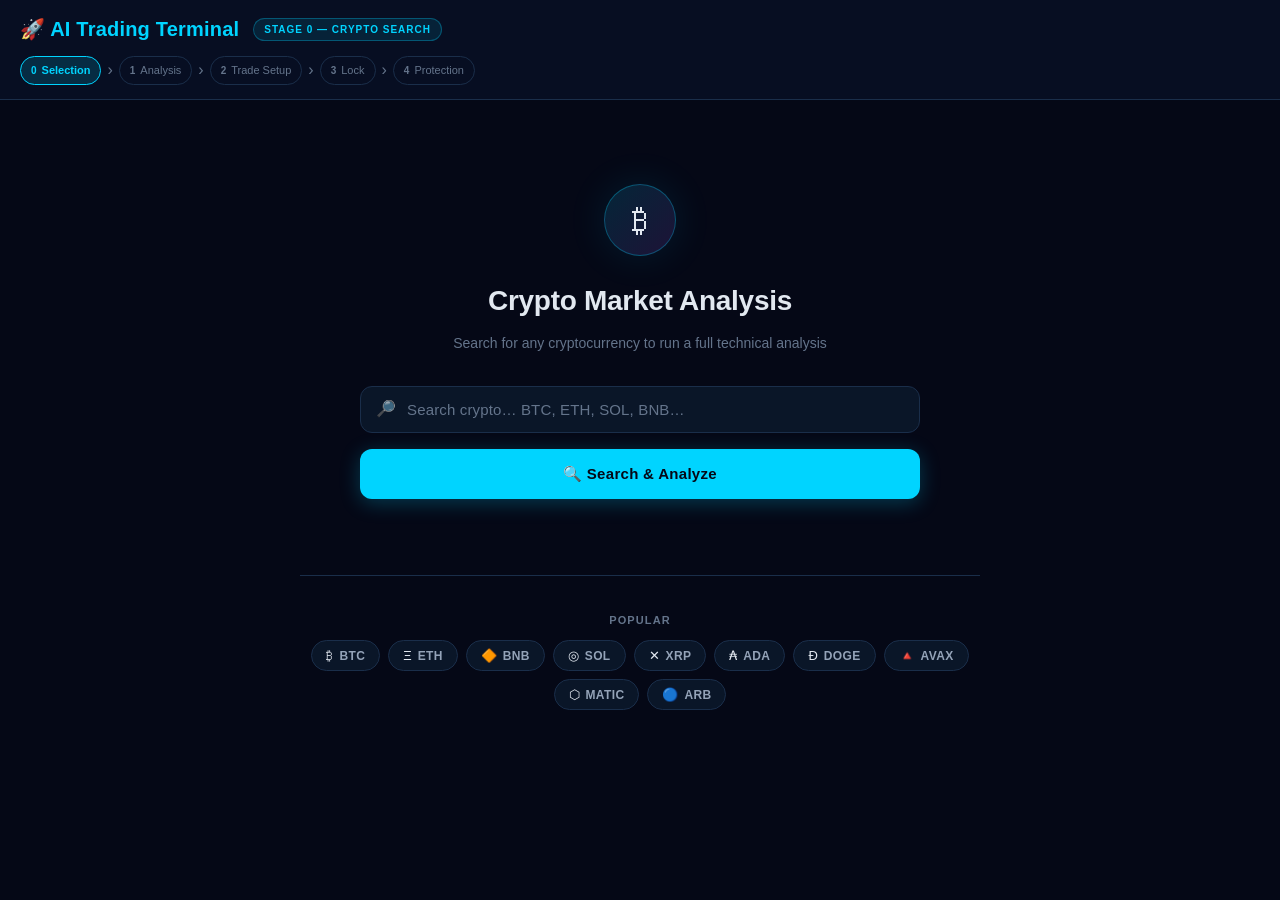
==== dashboard-service/index.html @ 933b469c "v1" ====
<!DOCTYPE html>
<html lang="en">
<head>
  <meta charset="UTF-8" />
  <meta name="viewport" content="width=device-width, initial-scale=1.0" />
  <title>AI Trading Terminal</title>
  <link rel="stylesheet" href="style.css" />
</head>
<body>

<!-- ── Toast ──────────────────────────────────────────────────────────────── -->
<div id="toast-container"></div>

<!-- ── Header ─────────────────────────────────────────────────────────────── -->
<header class="header">
  <div class="header-top">
    <h1>🚀 AI Trading Terminal</h1>
    <div id="header-stage-badge" class="header-badge">STAGE 0 — CRYPTO SEARCH</div>
  </div>

  <!-- Stage Pipeline indicator -->
  <div class="pipeline">
    <div class="pipe-step active" id="pipe-0" onclick="goToStage(0)">
      <span class="pipe-num">0</span>
      <span class="pipe-lbl">Selection</span>
    </div>
    <div class="pipe-arrow">›</div>
    <div class="pipe-step" id="pipe-1" onclick="goToStage(1)">
      <span class="pipe-num">1</span>
      <span class="pipe-lbl">Analysis</span>
    </div>
    <div class="pipe-arrow">›</div>
    <div class="pipe-step" id="pipe-2" onclick="goToStage(2)">
      <span class="pipe-num">2</span>
      <span class="pipe-lbl">Trade Setup</span>
    </div>
    <div class="pipe-arrow">›</div>
    <div class="pipe-step" id="pipe-3" onclick="goToStage(3)">
      <span class="pipe-num">3</span>
      <span class="pipe-lbl">Lock</span>
    </div>
    <div class="pipe-arrow">›</div>
    <div class="pipe-step" id="pipe-4" onclick="goToStage(4)">
      <span class="pipe-num">4</span>
      <span class="pipe-lbl">Protection</span>
    </div>
  </div>
</header>

<!-- ═══════════════════════════════════════════════════════════════════════════
     STAGE 0 — Crypto Search
════════════════════════════════════════════════════════════════════════════ -->
<div class="stage-panel" id="panel-0">

  <!-- Hero search card -->
  <div class="s0-hero">
    <div class="s0-hero-logo">
      <span class="s0-hero-icon">₿</span>
    </div>
    <h2 class="s0-hero-title">Crypto Market Analysis</h2>
    <p class="s0-hero-sub">Search for any cryptocurrency to run a full technical analysis</p>

    <!-- Search bar -->
    <div class="s0-search-wrap" id="s0-search-wrap">
      <div class="s0-search-box">
        <span class="search-icon">🔎</span>
        <input
          type="text"
          id="s0-manual-input"
          class="s0-search-input"
          placeholder="Search crypto… BTC, ETH, SOL, BNB…"
          autocomplete="off"
          spellcheck="false"
        />
        <button class="search-clear-btn" id="s0-clear-btn" onclick="clearSearch()" title="Clear" style="display:none">✕</button>
      </div>
      <!-- dropdown rendered by JS -->
      <div class="search-dropdown" id="search-dropdown"></div>
    </div>

    <!-- Search button -->
    <button class="btn-search" id="s0-analyze-btn" onclick="manualSelectSymbol()">
      <span id="analyze-btn-text">🔍 Search &amp; Analyze</span>
      <span id="analyze-btn-spinner" class="btn-spinner" style="display:none"></span>
    </button>

    <!-- Error message -->
    <div id="s0-error-msg" class="s0-error" style="display:none"></div>
  </div>

  <!-- Popular coins quick-pick -->
  <div class="s0-popular">
    <div class="s0-popular-label">Popular</div>
    <div class="s0-popular-chips" id="s0-popular-chips">
      <!-- filled by JS -->
    </div>
  </div>

</div>

<!-- ═══════════════════════════════════════════════════════════════════════════
     STAGE 1 — Market Analysis Engine
════════════════════════════════════════════════════════════════════════════ -->
<div class="stage-panel hidden" id="panel-1">
  <div class="stage-header">
    <div class="stage-badge s1">STAGE 1</div>
    <div class="stage-title">Market Analysis Engine</div>
    <div class="stage-desc">Full technical analysis — no trade recommendation yet</div>
    <div class="stage-sym" id="s1-sym-label">—</div>
  </div>

  <!-- Row 0: live price band -->
  <div class="analysis-grid g3">
    <div class="a-card hi">
      <div class="a-lbl">Live Price</div>
      <div class="a-val large" id="s1-price">—</div>
      <div class="a-sub" id="s1-change">24h: —</div>
    </div>
    <div class="a-card">
      <div class="a-lbl">Volume 24h</div>
      <div class="a-val" id="s1-vol">—</div>
      <div class="a-sub" id="s1-mcap">MCap: —</div>
    </div>
    <div class="a-card">
      <div class="a-lbl">Market Health</div>
      <div class="a-val" id="s1-health">—</div>
      <div class="a-sub" id="s1-mode-lbl">Mode: —</div>
    </div>
  </div>

  <!-- Row 1: Trend -->
  <div class="grp-lbl">📈 Trend &amp; Market Structure</div>
  <div class="analysis-grid g4">
    <div class="a-card">
      <div class="a-lbl">Trend</div>
      <div class="a-val" id="s1-trend">—</div>
      <div class="a-sub">EMA alignment</div>
    </div>
    <div class="a-card">
      <div class="a-lbl">Trend Strength</div>
      <div class="a-val" id="s1-tstr">—</div>
      <div class="a-sub" id="s1-tstr-sub">—</div>
    </div>
    <div class="a-card">
      <div class="a-lbl">Market Structure</div>
      <div class="a-val" id="s1-struct">—</div>
      <div class="a-sub">HH/HL or LH/LL</div>
    </div>
    <div class="a-card">
      <div class="a-lbl">Structure Break</div>
      <div class="a-val" id="s1-bos">—</div>
      <div class="a-sub">BOS / CHoCH</div>
    </div>
  </div>

  <!-- Row 2: EMAs -->
  <div class="grp-lbl">📊 Moving Averages</div>
  <div class="analysis-grid g4">
    <div class="a-card">
      <div class="a-lbl">EMA 20</div>
      <div class="a-val" id="s1-ema20">—</div>
      <div class="a-sub" id="s1-ema20-sub">Short-term trend</div>
    </div>
    <div class="a-card">
      <div class="a-lbl">EMA 50</div>
      <div class="a-val" id="s1-ema50">—</div>
      <div class="a-sub" id="s1-ema50-sub">Mid-term trend</div>
    </div>
    <div class="a-card">
      <div class="a-lbl">EMA 200</div>
      <div class="a-val" id="s1-ema200">—</div>
      <div class="a-sub" id="s1-ema200-sub">Long-term trend</div>
    </div>
    <div class="a-card">
      <div class="a-lbl">EMA Alignment</div>
      <div class="a-val" id="s1-ema-align">—</div>
      <div class="a-sub">20 / 50 / 200 stack</div>
    </div>
  </div>

  <!-- Row 3: Momentum -->
  <div class="grp-lbl">⚡ Momentum Indicators</div>
  <div class="analysis-grid g4">
    <div class="a-card">
      <div class="a-lbl">RSI</div>
      <div class="a-val" id="s1-rsi">—</div>
      <div class="a-sub" id="s1-rsi-zone">—</div>
    </div>
    <div class="a-card">
      <div class="a-lbl">MACD</div>
      <div class="a-val" id="s1-macd">—</div>
      <div class="a-sub" id="s1-macd-sub">Signal line cross</div>
    </div>
    <div class="a-card">
      <div class="a-lbl">Bollinger Bands</div>
      <div class="a-val" id="s1-bb">—</div>
      <div class="a-sub" id="s1-bb-sub">Band position</div>
    </div>
    <div class="a-card">
      <div class="a-lbl">Multi-TF Confirm</div>
      <div class="a-val" id="s1-mtf">—</div>
      <div class="a-sub" id="s1-mtf-sub">Timeframe alignment</div>
    </div>
  </div>

  <!-- Row 4: Volatility -->
  <div class="grp-lbl">🌊 Volatility &amp; Range</div>
  <div class="analysis-grid g4">
    <div class="a-card">
      <div class="a-lbl">ATR</div>
      <div class="a-val" id="s1-atr">—</div>
      <div class="a-sub">Average True Range</div>
    </div>
    <div class="a-card">
      <div class="a-lbl">Volatility</div>
      <div class="a-val" id="s1-vol2">—</div>
      <div class="a-sub" id="s1-vol2-sub">ATR-relative</div>
    </div>
    <div class="a-card">
      <div class="a-lbl">Support</div>
      <div class="a-val val-up" id="s1-support">—</div>
      <div class="a-sub">Key demand zone</div>
    </div>
    <div class="a-card">
      <div class="a-lbl">Resistance</div>
      <div class="a-val val-down" id="s1-resist">—</div>
      <div class="a-sub">Key supply zone</div>
    </div>
  </div>

  <!-- Row 5: Sentiment -->
  <div class="grp-lbl">💧 Liquidity &amp; Sentiment</div>
  <div class="analysis-grid g4">
    <div class="a-card">
      <div class="a-lbl">Liquidity</div>
      <div class="a-val" id="s1-liq">—</div>
      <div class="a-sub" id="s1-liq-sub">Volume vs avg</div>
    </div>
    <div class="a-card">
      <div class="a-lbl">Fear &amp; Greed</div>
      <div class="a-val" id="s1-fg">—</div>
      <div class="a-sub" id="s1-fg-sub">Market sentiment</div>
    </div>
    <div class="a-card">
      <div class="a-lbl">Risk Score</div>
      <div class="a-val" id="s1-risk">—</div>
      <div class="a-sub" id="s1-risk-sub">0 = low  100 = high</div>
    </div>
    <div class="a-card">
      <div class="a-lbl">Confidence Score</div>
      <div class="a-val" id="s1-conf">—</div>
      <div class="a-sub" id="s1-conf-sub">Signal confidence</div>
    </div>
  </div>

  <!-- Analysis Summary -->
  <div class="summary-box">
    <div class="summary-title">📋 Analysis Summary</div>
    <div class="summary-grid" id="s1-summary-grid"></div>
    <div class="summary-note">
      ⚠️ Stage 1 outputs analysis only — no trade recommendation is made at this stage.
    </div>
  </div>

  <!-- CTA -->
  <div class="stage-cta">
    <button class="btn-next" id="s1-next-btn" onclick="goToStage(2)">
      ➜ Proceed to Stage 2 — Trade Recommendation
    </button>
  </div>
</div>

<!-- ═══════════════════════════════════════════════════════════════════════════
     STAGE 2 — Trade Recommendation
════════════════════════════════════════════════════════════════════════════ -->
<div class="stage-panel hidden" id="panel-2">
  <div class="stage-header">
    <div class="stage-badge s2">STAGE 2</div>
    <div class="stage-title">Trade Recommendation</div>
    <div class="stage-desc">One clear setup — or WAIT if conditions aren't right</div>
    <div class="stage-sym" id="s2-sym-label">—</div>
  </div>

  <!-- Decision banner -->
  <div class="decision-banner" id="s2-decision-banner">
    <div class="dec-action" id="s2-action">—</div>
    <div class="dec-conf" id="s2-conf-pct">—</div>
    <div class="dec-reason" id="s2-reason">—</div>
  </div>

  <!-- Trade setup grid (hidden when WAIT/NO TRADE) -->
  <div id="s2-setup-wrap">
    <div class="grp-lbl">📐 Trade Setup</div>
    <div class="analysis-grid g3">
      <div class="a-card hi">
        <div class="a-lbl">Direction</div>
        <div class="a-val large" id="s2-dir">—</div>
        <div class="a-sub" id="s2-mode-lbl">—</div>
      </div>
      <div class="a-card">
        <div class="a-lbl">Entry Price</div>
        <div class="a-val" id="s2-entry">—</div>
        <div class="a-sub">Recommended entry</div>
      </div>
      <div class="a-card">
        <div class="a-lbl">Stop Loss</div>
        <div class="a-val val-down" id="s2-sl">—</div>
        <div class="a-sub" id="s2-risk-amt">Risk: —</div>
      </div>
    </div>

    <div class="grp-lbl">🎯 Targets</div>
    <div class="analysis-grid g4">
      <div class="a-card">
        <div class="a-lbl">TP 1</div>
        <div class="a-val val-up" id="s2-tp1">—</div>
        <div class="a-sub">First target</div>
      </div>
      <div class="a-card">
        <div class="a-lbl">TP 2</div>
        <div class="a-val val-up" id="s2-tp2">—</div>
        <div class="a-sub">Primary target</div>
      </div>
      <div class="a-card">
        <div class="a-lbl">TP 3</div>
        <div class="a-val val-up" id="s2-tp3">—</div>
        <div class="a-sub">Full target</div>
      </div>
      <div class="a-card hi">
        <div class="a-lbl">Risk / Reward</div>
        <div class="a-val" id="s2-rr">—</div>
        <div class="a-sub">R:R ratio</div>
      </div>
    </div>

    <!-- Why this trade -->
    <div class="why-box" id="s2-why-box">
      <div class="why-title">🧠 Why this trade</div>
      <div id="s2-why-body">—</div>
    </div>
  </div>

  <!-- WAIT / NO TRADE block -->
  <div id="s2-wait-wrap" class="wait-block" style="display:none">
    <div class="wait-icon">⏸</div>
    <div class="wait-title">WAIT — NO TRADE</div>
    <div class="wait-reason" id="s2-wait-reason">Conditions not met. Wait for a stronger setup.</div>
  </div>

  <!-- CTA -->
  <div class="stage-cta" id="s2-cta">
    <button class="btn-lock" id="s2-lock-btn" onclick="lockPosition()">
      🔒 Lock Position — Enter Stage 3
    </button>
  </div>
</div>

<!-- ═══════════════════════════════════════════════════════════════════════════
     STAGE 3 — Lock Position
════════════════════════════════════════════════════════════════════════════ -->
<div class="stage-panel hidden" id="panel-3">
  <div class="stage-header">
    <div class="stage-badge s3">STAGE 3</div>
    <div class="stage-title">Position Locked</div>
    <div class="stage-desc">Trade setup is frozen. System enters Protection Mode.</div>
    <div class="stage-sym" id="s3-sym-label">—</div>
  </div>

  <!-- Locked position card -->
  <div class="lock-card" id="s3-lock-card">
    <div class="lock-header">
      <div class="lock-symbol" id="s3-lock-sym">—</div>
      <div class="lock-dir" id="s3-lock-dir">—</div>
      <div class="lock-time">🕐 Locked: <span id="s3-lock-time">—</span></div>
    </div>

    <div class="analysis-grid g3" style="margin-top:16px">
      <div class="a-card hi">
        <div class="a-lbl">Entry</div>
        <div class="a-val large" id="s3-entry">—</div>
        <div class="a-sub">Locked entry price</div>
      </div>
      <div class="a-card">
        <div class="a-lbl">Stop Loss</div>
        <div class="a-val val-down" id="s3-sl">—</div>
        <div class="a-sub">Frozen stop</div>
      </div>
      <div class="a-card">
        <div class="a-lbl">Risk / Reward</div>
        <div class="a-val" id="s3-rr">—</div>
        <div class="a-sub">R:R ratio</div>
      </div>
    </div>

    <div class="analysis-grid g3" style="margin-top:12px">
      <div class="a-card">
        <div class="a-lbl">TP 1</div>
        <div class="a-val val-up" id="s3-tp1">—</div>
      </div>
      <div class="a-card">
        <div class="a-lbl">TP 2</div>
        <div class="a-val val-up" id="s3-tp2">—</div>
      </div>
      <div class="a-card">
        <div class="a-lbl">TP 3</div>
        <div class="a-val val-up" id="s3-tp3">—</div>
      </div>
    </div>

    <div class="lock-note">
      🔒 No new BUY or SELL analysis will replace this trade while the position is locked.
    </div>
  </div>

  <!-- CTA -->
  <div class="stage-cta">
    <button class="btn-protect" onclick="goToStage(4)">
      🛡️ Activate AI Protection Manager — Stage 4
    </button>
  </div>
</div>

<!-- ═══════════════════════════════════════════════════════════════════════════
     STAGE 4 — AI Protection Manager
════════════════════════════════════════════════════════════════════════════ -->
<div class="stage-panel hidden" id="panel-4">
  <div class="stage-header">
    <div class="stage-badge s4">STAGE 4</div>
    <div class="stage-title">AI Protection Manager</div>
    <div class="stage-desc">Protecting capital and maximising profit — monitoring continuously</div>
    <div class="stage-sym" id="s4-sym-label">—</div>
  </div>

  <!-- Action banner -->
  <div class="protect-banner" id="s4-action-banner">
    <div class="protect-action" id="s4-action">—</div>
    <div class="protect-reason" id="s4-reason">Waiting for first update…</div>
  </div>

  <!-- Live metrics -->
  <div class="grp-lbl">📡 Live Position Monitor</div>
  <div class="analysis-grid g4">
    <div class="a-card hi">
      <div class="a-lbl">Live Price</div>
      <div class="a-val large" id="s4-price">—</div>
      <div class="a-sub">Current market price</div>
    </div>
    <div class="a-card">
      <div class="a-lbl">Live PnL</div>
      <div class="a-val" id="s4-pnl">—</div>
      <div class="a-sub">% from entry</div>
    </div>
    <div class="a-card">
      <div class="a-lbl">Holding Time</div>
      <div class="a-val" id="s4-hold">—</div>
      <div class="a-sub">Minutes since lock</div>
    </div>
    <div class="a-card">
      <div class="a-lbl">Higher TF Trend</div>
      <div class="a-val" id="s4-htf">—</div>
      <div class="a-sub">Macro direction</div>
    </div>
  </div>

  <!-- Distances -->
  <div class="grp-lbl">📏 Distances to Levels</div>
  <div class="analysis-grid g4">
    <div class="a-card">
      <div class="a-lbl">To TP1</div>
      <div class="a-val val-up" id="s4-d-tp1">—</div>
    </div>
    <div class="a-card">
      <div class="a-lbl">To TP2</div>
      <div class="a-val val-up" id="s4-d-tp2">—</div>
    </div>
    <div class="a-card">
      <div class="a-lbl">To TP3</div>
      <div class="a-val val-up" id="s4-d-tp3">—</div>
    </div>
    <div class="a-card">
      <div class="a-lbl">To Stop Loss</div>
      <div class="a-val val-down" id="s4-d-sl">—</div>
    </div>
  </div>

  <!-- Indicators -->
  <div class="grp-lbl">⚡ Market Indicators</div>
  <div class="analysis-grid g4">
    <div class="a-card">
      <div class="a-lbl">RSI</div>
      <div class="a-val" id="s4-rsi">—</div>
      <div class="a-sub" id="s4-rsi-zone">—</div>
    </div>
    <div class="a-card">
      <div class="a-lbl">ADX</div>
      <div class="a-val" id="s4-adx">—</div>
      <div class="a-sub">Trend strength</div>
    </div>
    <div class="a-card">
      <div class="a-lbl">MACD</div>
      <div class="a-val" id="s4-macd">—</div>
      <div class="a-sub" id="s4-macd-sub">vs Signal line</div>
    </div>
    <div class="a-card">
      <div class="a-lbl">ATR (Volatility)</div>
      <div class="a-val" id="s4-atr">—</div>
      <div class="a-sub" id="s4-atr-sub">Average True Range</div>
    </div>
  </div>

  <!-- Locked position recap (compact) -->
  <div class="grp-lbl">🔒 Locked Trade Reference</div>
  <div class="analysis-grid g4">
    <div class="a-card">
      <div class="a-lbl">Entry</div>
      <div class="a-val" id="s4-ref-entry">—</div>
    </div>
    <div class="a-card">
      <div class="a-lbl">Stop Loss</div>
      <div class="a-val val-down" id="s4-ref-sl">—</div>
    </div>
    <div class="a-card">
      <div class="a-lbl">TP2 Target</div>
      <div class="a-val val-up" id="s4-ref-tp2">—</div>
    </div>
    <div class="a-card">
      <div class="a-lbl">TP3 Target</div>
      <div class="a-val val-up" id="s4-ref-tp3">—</div>
    </div>
  </div>

  <!-- Controls -->
  <div class="s4-controls">
    <button class="btn-refresh" id="s4-refresh-btn" onclick="refreshProtection()">
      🔄 Refresh Now
    </button>
    <div class="s4-auto-wrap">
      <label class="toggle-label">
        <input type="checkbox" id="s4-auto-toggle" onchange="toggleAutoRefresh()" />
        Auto-refresh every 60 s
      </label>
    </div>
    <button class="btn-close-trade" onclick="closeTrade()">
      ✅ Close Trade &amp; Return to Stage 0
    </button>
  </div>
</div>

<script src="app.js"></script>
</body>
</html>
---- dashboard-service/style.css ----
/* ─────────────────────────────────────────────────────────────────────────
   AI Trading Terminal — style.css
   Dark terminal theme — Stage 0 → 1 → 2 → 3 → 4
───────────────────────────────────────────────────────────────────────── */

*, *::before, *::after { margin:0; padding:0; box-sizing:border-box; }

:root {
  --bg:        #050816;
  --bg-card:   #0a1628;
  --bg-card2:  #0f1f3a;
  --border:    #1a2e4a;
  --border-hi: #00d4ff;
  --text:      #e2e8f0;
  --muted:     #64748b;
  --dim:       #94a3b8;
  --cyan:      #00d4ff;
  --green:     #00ff88;
  --yellow:    #ffb300;
  --red:       #ff4444;
  --orange:    #ff8c00;
  --purple:    #a855f7;
  --r:         12px;
  --r-sm:      8px;
}

html { scroll-behavior: smooth; }

body {
  background: var(--bg);
  color: var(--text);
  font-family: 'Segoe UI', Arial, sans-serif;
  font-size: 14px;
  line-height: 1.5;
  min-height: 100vh;
}

/* ── Toast ─────────────────────────────────────────────────────────────── */
#toast-container {
  position: fixed; bottom:20px; right:20px;
  display:flex; flex-direction:column; gap:8px; z-index:9999;
}
.toast {
  min-width:240px; max-width:380px; padding:11px 16px;
  border-radius:var(--r-sm); font-size:13px; font-weight:600; color:#fff;
  opacity:0; transform:translateY(12px);
  transition:opacity .3s,transform .3s;
  box-shadow:0 4px 20px rgba(0,0,0,.5);
}
.toast.show        { opacity:1; transform:translateY(0); }
.toast-success     { background:#0d2b1a; border-left:3px solid var(--green); }
.toast-error       { background:#2b0d0d; border-left:3px solid var(--red); }
.toast-warning     { background:#2b1a00; border-left:3px solid var(--yellow); }
.toast-info        { background:#0c1a2e; border-left:3px solid var(--cyan); }

/* ── Header ────────────────────────────────────────────────────────────── */
.header {
  background:#070e22;
  border-bottom:1px solid var(--border);
  padding:14px 20px;
  position:sticky; top:0; z-index:100;
}
.header-top {
  display:flex; align-items:center; gap:14px;
  margin-bottom:12px; flex-wrap:wrap;
}
.header-top h1 {
  font-size:20px; font-weight:700; color:var(--cyan); letter-spacing:.01em;
}
.header-badge {
  background:rgba(0,212,255,.1);
  border:1px solid rgba(0,212,255,.3);
  color:var(--cyan); font-size:10px; font-weight:700;
  letter-spacing:.1em; padding:3px 10px; border-radius:20px;
}

/* ── Pipeline ──────────────────────────────────────────────────────────── */
.pipeline {
  display:flex; align-items:center; gap:4px; flex-wrap:wrap;
}
.pipe-step {
  display:flex; align-items:center; gap:5px;
  padding:5px 10px; border-radius:20px; cursor:pointer;
  border:1px solid var(--border); font-size:11px;
  transition:all .2s; user-select:none;
  background:transparent; color:var(--muted);
}
.pipe-step:hover    { border-color:var(--cyan); color:var(--cyan); }
.pipe-step.active   { background:rgba(0,212,255,.15); border-color:var(--cyan); color:var(--cyan); font-weight:700; }
.pipe-step.done     { background:rgba(0,255,136,.08); border-color:rgba(0,255,136,.3); color:var(--green); }
.pipe-num           { font-size:10px; font-weight:800; }
.pipe-lbl           { font-size:11px; }
.pipe-arrow         { color:var(--muted); font-size:16px; padding:0 2px; }

/* ── Stage Panel ───────────────────────────────────────────────────────── */
.stage-panel {
  max-width:1400px; margin:0 auto; padding:24px 20px 60px;
}
.stage-panel.hidden { display:none; }

/* ── Stage header ──────────────────────────────────────────────────────── */
.stage-header {
  display:flex; align-items:center; gap:12px; flex-wrap:wrap;
  background:linear-gradient(90deg,rgba(0,212,255,.06) 0%,transparent 100%);
  border:1px solid rgba(0,212,255,.18);
  border-radius:var(--r); padding:14px 18px; margin-bottom:24px;
}
.stage-badge {
  font-size:10px; font-weight:800; letter-spacing:.12em;
  padding:3px 10px; border-radius:20px; color:#050816;
}
.s0 { background:var(--purple); }
.s1 { background:var(--cyan); }
.s2 { background:var(--yellow); }
.s3 { background:var(--orange); }
.s4 { background:var(--green); color:#050816; }

.stage-title { font-size:18px; font-weight:700; }
.stage-desc  { font-size:12px; color:var(--muted); }
.stage-sym   { margin-left:auto; font-size:15px; font-weight:700; }

/* ── Analysis grids ────────────────────────────────────────────────────── */
.analysis-grid        { display:grid; gap:12px; margin-bottom:4px; }
.g3                   { grid-template-columns:repeat(3,1fr); }
.g4                   { grid-template-columns:repeat(4,1fr); }
.grp-lbl {
  font-size:12px; font-weight:700; color:var(--dim);
  letter-spacing:.06em; text-transform:uppercase;
  margin:20px 0 10px; padding-left:2px;
}

/* ── Analysis card ─────────────────────────────────────────────────────── */
.a-card {
  background:var(--bg-card); border:1px solid var(--border);
  border-radius:var(--r); padding:16px;
  transition:border-color .25s,box-shadow .25s;
}
.a-card:hover { border-color:rgba(0,212,255,.3); box-shadow:0 0 16px rgba(0,212,255,.06); }
.a-card.hi    { border-color:rgba(0,212,255,.35); background:linear-gradient(135deg,#0a1a30,#0f2040); }

.a-lbl  { font-size:11px; font-weight:600; color:var(--muted); text-transform:uppercase; letter-spacing:.07em; margin-bottom:8px; }
.a-val  { font-size:22px; font-weight:700; color:var(--text); line-height:1.2; margin-bottom:5px; word-break:break-word; }
.a-val.large { font-size:28px; }
.a-sub  { font-size:11px; color:var(--muted); }

/* colour helpers */
.val-up      { color:var(--green)  !important; }
.val-down    { color:var(--red)    !important; }
.val-neutral { color:var(--yellow) !important; }
.val-cyan    { color:var(--cyan)   !important; }
.val-dim     { color:var(--muted)  !important; }
.val-orange  { color:var(--orange) !important; }
.val-purple  { color:var(--purple) !important; }

/* ── Summary box ───────────────────────────────────────────────────────── */
.summary-box {
  background:var(--bg-card); border:1px solid rgba(0,212,255,.2);
  border-radius:var(--r); padding:20px; margin-top:24px;
}
.summary-title { font-size:15px; font-weight:700; color:var(--cyan); margin-bottom:16px; }
.summary-grid  { display:grid; grid-template-columns:repeat(auto-fit,minmax(150px,1fr)); gap:10px; margin-bottom:14px; }
.summary-item  {
  background:#070e22; border:1px solid var(--border);
  border-radius:var(--r-sm); padding:10px 14px;
  display:flex; flex-direction:column; gap:4px;
}
.si-label { font-size:10px; font-weight:700; color:var(--muted); text-transform:uppercase; letter-spacing:.07em; }
.si-value { font-size:15px; font-weight:700; color:var(--text); }
.summary-note {
  font-size:12px; color:var(--muted);
  background:rgba(255,179,0,.07); border:1px solid rgba(255,179,0,.2);
  border-radius:var(--r-sm); padding:8px 12px; text-align:center;
}

/* ── Stage CTA ─────────────────────────────────────────────────────────── */
.stage-cta { margin-top:30px; display:flex; justify-content:center; }

.btn-next, .btn-lock, .btn-protect, .btn-primary, .btn-secondary, .btn-select-sym,
.btn-refresh, .btn-close-trade {
  padding:12px 28px; border:none; border-radius:var(--r-sm);
  font-weight:700; font-size:14px; cursor:pointer;
  transition:opacity .2s,transform .15s; white-space:nowrap;
}
.btn-next        { background:var(--cyan);   color:#050816; }
.btn-lock        { background:var(--orange); color:#050816; }
.btn-protect     { background:var(--green);  color:#050816; }
.btn-primary     { background:var(--cyan);   color:#050816; }
.btn-secondary   { background:var(--bg-card2); color:var(--cyan); border:1px solid var(--cyan); }
.btn-select-sym  { width:100%; margin-top:10px; background:rgba(0,212,255,.1); color:var(--cyan); border:1px solid rgba(0,212,255,.3); border-radius:var(--r-sm); padding:8px; font-size:13px; font-weight:600; cursor:pointer; transition:background .2s; }
.btn-select-sym:hover { background:rgba(0,212,255,.2); }
.btn-refresh     { background:rgba(0,212,255,.12); color:var(--cyan); border:1px solid rgba(0,212,255,.3); }
.btn-close-trade { background:rgba(0,255,136,.1);  color:var(--green); border:1px solid rgba(0,255,136,.3); }

.btn-next:hover, .btn-lock:hover, .btn-protect:hover, .btn-primary:hover { opacity:.85; transform:translateY(-1px); }
.btn-next:disabled { opacity:.4; cursor:not-allowed; transform:none; }

/* ─────────────────────────────────────────────────────────────────────────
   STAGE 0 — Crypto Search (Binance/TradingView style)
───────────────────────────────────────────────────────────────────────── */

/* Hero container — vertically centered search experience */
.s0-hero {
  display: flex;
  flex-direction: column;
  align-items: center;
  justify-content: center;
  padding: 60px 24px 40px;
  text-align: center;
  max-width: 680px;
  margin: 0 auto;
}

/* Logo icon */
.s0-hero-logo {
  width: 72px; height: 72px;
  background: linear-gradient(135deg, rgba(0,212,255,.15), rgba(168,85,247,.15));
  border: 1px solid rgba(0,212,255,.3);
  border-radius: 50%;
  display: flex; align-items: center; justify-content: center;
  margin-bottom: 24px;
  box-shadow: 0 0 40px rgba(0,212,255,.1);
}
.s0-hero-icon {
  font-size: 32px;
  line-height: 1;
}

/* Title */
.s0-hero-title {
  font-size: 28px;
  font-weight: 800;
  color: var(--text);
  letter-spacing: -.01em;
  margin-bottom: 10px;
}

/* Subtitle */
.s0-hero-sub {
  font-size: 14px;
  color: var(--muted);
  margin-bottom: 32px;
  line-height: 1.6;
}

/* Search wrap — full width under hero text */
#s0-search-wrap.s0-search-wrap {
  position: relative;
  width: 100%;
  max-width: 560px;
  margin-bottom: 16px;
}

/* Search box */
.s0-search-box {
  position: relative;
  display: flex;
  align-items: center;
}

.search-icon {
  position: absolute;
  left: 16px;
  font-size: 16px;
  pointer-events: none;
  z-index: 1;
  opacity: .7;
}

.s0-search-input {
  width: 100%;
  padding: 14px 44px 14px 46px;
  border-radius: var(--r);
  border: 1.5px solid var(--border);
  background: var(--bg-card);
  color: var(--text);
  font-size: 15px;
  outline: none;
  transition: border-color .2s, box-shadow .2s, background .2s;
  letter-spacing: .01em;
}
.s0-search-input:focus {
  border-color: var(--cyan);
  background: #0c1830;
  box-shadow: 0 0 0 3px rgba(0,212,255,.12);
}
.s0-search-input::placeholder { color: var(--muted); font-weight: 400; }

.search-clear-btn {
  position: absolute;
  right: 12px;
  background: none;
  border: none;
  color: var(--muted);
  font-size: 13px;
  cursor: pointer;
  padding: 5px 7px;
  border-radius: 4px;
  transition: color .15s, background .15s;
  line-height: 1;
}
.search-clear-btn:hover { color: var(--text); background: rgba(255,255,255,.08); }

/* Search / Analyze button */
.btn-search {
  display: flex;
  align-items: center;
  justify-content: center;
  gap: 8px;
  width: 100%;
  max-width: 560px;
  padding: 14px 28px;
  background: var(--cyan);
  color: #050816;
  border: none;
  border-radius: var(--r);
  font-weight: 800;
  font-size: 15px;
  cursor: pointer;
  letter-spacing: .02em;
  transition: opacity .2s, transform .15s, box-shadow .2s;
  box-shadow: 0 4px 20px rgba(0,212,255,.25);
  min-height: 50px;
}
.btn-search:hover    { opacity: .9; transform: translateY(-1px); box-shadow: 0 6px 28px rgba(0,212,255,.35); }
.btn-search:active   { transform: translateY(0); }
.btn-search:disabled { opacity: .45; cursor: not-allowed; transform: none; box-shadow: none; }

/* Inline error message */
.s0-error {
  margin-top: 12px;
  padding: 10px 16px;
  background: rgba(255,68,68,.1);
  border: 1px solid rgba(255,68,68,.3);
  border-radius: var(--r-sm);
  color: var(--red);
  font-size: 13px;
  font-weight: 600;
  text-align: center;
  width: 100%;
  max-width: 560px;
}

/* Popular coins section */
.s0-popular {
  display: flex;
  flex-direction: column;
  align-items: center;
  gap: 12px;
  margin-top: 36px;
  padding-top: 36px;
  border-top: 1px solid var(--border);
  width: 100%;
  max-width: 680px;
  margin-left: auto;
  margin-right: auto;
}

.s0-popular-label {
  font-size: 11px;
  font-weight: 700;
  color: var(--muted);
  letter-spacing: .1em;
  text-transform: uppercase;
}

.s0-popular-chips {
  display: flex;
  flex-wrap: wrap;
  gap: 8px;
  justify-content: center;
}

/* Individual coin chip */
.s0-chip {
  display: inline-flex;
  align-items: center;
  gap: 6px;
  padding: 7px 14px;
  background: var(--bg-card);
  border: 1px solid var(--border);
  border-radius: 20px;
  cursor: pointer;
  transition: border-color .2s, background .2s, transform .15s;
  color: var(--text);
}
.s0-chip:hover {
  border-color: rgba(0,212,255,.5);
  background: rgba(0,212,255,.08);
  transform: translateY(-1px);
}
.s0-chip-icon { font-size: 13px; }
.s0-chip-sym  { font-size: 12px; font-weight: 700; color: var(--dim); letter-spacing: .03em; }

/* Spinner (reused from analyze button) */
.btn-spinner {
  width: 16px; height: 16px;
  border: 2px solid rgba(5,8,22,.3);
  border-top-color: #050816;
  border-radius: 50%;
  animation: spin 0.8s linear infinite;
  display: inline-block;
}

/* Loading block (keep for legacy/stage 4 use) */
.loading-block {
  display:flex; flex-direction:column; align-items:center;
  justify-content:center; gap:16px; padding:40px;
  color:var(--muted); font-size:14px;
}
.loader-ring {
  width:40px; height:40px;
  border:3px solid var(--border);
  border-top-color:var(--cyan);
  border-radius:50%;
  animation:spin 1s linear infinite;
}
@keyframes spin { to { transform:rotate(360deg); } }

/* ─────────────────────────────────────────────────────────────────────────
   STAGE 2 — Trade Recommendation
───────────────────────────────────────────────────────────────────────── */
.decision-banner {
  border-radius:var(--r); padding:22px 24px; margin-bottom:24px;
  border:1px solid rgba(0,212,255,.25);
  background:linear-gradient(135deg,var(--bg-card2),var(--bg-card));
}
.decision-banner.dec-long    { border-color:rgba(0,255,136,.4); background:linear-gradient(135deg,#0d2b1a,#0a1628); }
.decision-banner.dec-short   { border-color:rgba(255,68,68,.4);  background:linear-gradient(135deg,#2b0d0d,#0a1628); }
.decision-banner.dec-wait    { border-color:rgba(255,179,0,.4);  background:linear-gradient(135deg,#2b1a00,#0a1628); }
.decision-banner.dec-notrade { border-color:rgba(100,116,139,.3); }

.dec-action  { font-size:36px; font-weight:800; letter-spacing:.05em; margin-bottom:6px; }
.dec-conf    { font-size:14px; color:var(--muted); margin-bottom:8px; }
.dec-reason  { font-size:13px; color:var(--dim); line-height:1.5; }

.why-box     { background:var(--bg-card); border:1px solid rgba(0,212,255,.15); border-radius:var(--r); padding:18px; margin-top:16px; }
.why-title   { font-size:13px; font-weight:700; color:var(--cyan); margin-bottom:12px; }
.why-item    { font-size:13px; color:var(--dim); padding:4px 0; border-bottom:1px solid var(--border); }
.why-item:last-child { border-bottom:none; }

.wait-block  {
  text-align:center; padding:60px 20px;
  background:rgba(255,179,0,.05); border:1px solid rgba(255,179,0,.2);
  border-radius:var(--r); margin:16px 0;
}
.wait-icon   { font-size:48px; margin-bottom:12px; }
.wait-title  { font-size:28px; font-weight:800; color:var(--yellow); margin-bottom:12px; }
.wait-reason { font-size:14px; color:var(--muted); max-width:500px; margin:0 auto; line-height:1.6; }

/* ─────────────────────────────────────────────────────────────────────────
   STAGE 3 — Lock Position
───────────────────────────────────────────────────────────────────────── */
.lock-card {
  background:var(--bg-card);
  border:2px solid rgba(255,140,0,.4);
  border-radius:var(--r); padding:22px;
  background:linear-gradient(135deg,#1a1000,#0a1628);
}
.lock-header { display:flex; align-items:center; gap:14px; flex-wrap:wrap; margin-bottom:4px; }
.lock-symbol { font-size:24px; font-weight:800; }
.lock-dir    { font-size:20px; font-weight:800; padding:4px 14px; border-radius:20px; }
.lock-time   { font-size:12px; color:var(--muted); margin-left:auto; }
.lock-note   {
  margin-top:18px; font-size:12px; color:var(--muted);
  background:rgba(255,140,0,.07); border:1px solid rgba(255,140,0,.2);
  border-radius:var(--r-sm); padding:10px 14px; text-align:center;
}

/* ─────────────────────────────────────────────────────────────────────────
   STAGE 4 — AI Protection Manager
───────────────────────────────────────────────────────────────────────── */
.protect-banner {
  border-radius:var(--r); padding:22px 24px; margin-bottom:24px;
  border:1px solid rgba(0,255,136,.2);
  background:linear-gradient(135deg,var(--bg-card2),var(--bg-card));
}
.protect-action { font-size:32px; font-weight:800; letter-spacing:.05em; margin-bottom:8px; }
.protect-reason { font-size:14px; color:var(--dim); line-height:1.6; }

/* Action colours */
.action-hold        { border-color:rgba(0,212,255,.35); }
.action-hold        .protect-action { color:var(--cyan); }
.action-hold-strong { border-color:rgba(0,255,136,.4); background:linear-gradient(135deg,#0d2b1a,#0a1628); }
.action-hold-strong .protect-action { color:var(--green); }
.action-exit        { border-color:rgba(255,68,68,.5); background:linear-gradient(135deg,#2b0d0d,#0a1628); }
.action-exit        .protect-action { color:var(--red); }
.action-profit      { border-color:rgba(0,255,136,.5); background:linear-gradient(135deg,#0d2b1a,#0a1628); }
.action-profit      .protect-action { color:var(--green); }
.action-partial     { border-color:rgba(255,179,0,.4); background:linear-gradient(135deg,#2b1a00,#0a1628); }
.action-partial     .protect-action { color:var(--yellow); }
.action-move-sl     { border-color:rgba(0,212,255,.4); }
.action-move-sl     .protect-action { color:var(--cyan); }
.action-trail       { border-color:rgba(168,85,247,.4); background:linear-gradient(135deg,#1a0d2b,#0a1628); }
.action-trail       .protect-action { color:var(--purple); }

.s4-controls {
  display:flex; gap:12px; align-items:center;
  flex-wrap:wrap; margin-top:30px; justify-content:center;
}
.s4-auto-wrap   { display:flex; align-items:center; }
.toggle-label   { display:flex; align-items:center; gap:8px; cursor:pointer; color:var(--muted); font-size:13px; }
.toggle-label input[type=checkbox] { width:16px; height:16px; cursor:pointer; accent-color:var(--cyan); }

/* ── Responsive ────────────────────────────────────────────────────────── */
@media (max-width:900px) {
  .g4 { grid-template-columns:repeat(2,1fr); }
  .g3 { grid-template-columns:repeat(2,1fr); }
}

@media (max-width:600px) {
  .header { padding:12px; }
  .header-top h1 { font-size:17px; }
  .pipeline { gap:2px; }
  .pipe-lbl { display:none; }
  .stage-panel { padding:16px 12px 40px; }
  .g4,.g3 { grid-template-columns:1fr; }
  .a-val { font-size:20px; }
  .a-val.large { font-size:24px; }
  .s0-hero { padding:32px 16px 24px; }
  .s0-hero-title { font-size:22px; }
  .s0-hero-logo { width:56px; height:56px; }
  .s0-hero-icon { font-size:24px; }
  #s0-search-wrap.s0-search-wrap { max-width:100%; }
  .btn-search { max-width:100%; font-size:14px; }
  .search-dropdown { min-width: unset; left: 0; right: 0; }
  .dec-action { font-size:28px; }
  .protect-action { font-size:24px; }
  .lock-header { flex-direction:column; align-items:flex-start; }
  .lock-time { margin-left:0; }
  .s4-controls { flex-direction:column; }
  .s0-popular-chips { gap:6px; }
  .s0-chip { padding:6px 10px; }
}

/* ── Search Dropdown ─────────────────────────────────────────────────────── */
.s0-search-wrap {
  position: relative;
  width: 100%;
  max-width: 560px;
  margin-bottom: 16px;
}

/* Analyze button with spinner (legacy alias — btn-search is primary) */
.btn-analyze {
  display: flex;
  align-items: center;
  gap: 6px;
  padding: 10px 22px;
  background: var(--cyan);
  color: #050816;
  border: none;
  border-radius: var(--r-sm);
  font-weight: 700;
  font-size: 14px;
  cursor: pointer;
  white-space: nowrap;
  transition: opacity .2s, transform .15s;
  min-width: 110px;
  justify-content: center;
}
.btn-analyze:hover    { opacity: .88; transform: translateY(-1px); }
.btn-analyze:disabled { opacity: .5; cursor: not-allowed; transform: none; }

/* Search Dropdown */
.search-dropdown {
  display: none;
  position: absolute;
  top: calc(100% + 6px);
  left: 0;
  right: 0;
  min-width: 340px;
  background: #10172a;
  border: 1px solid var(--border);
  border-radius: var(--r);
  z-index: 1000;
  box-shadow: 0 12px 40px rgba(0,0,0,.7);
  overflow: hidden;
  max-height: 400px;
  overflow-y: auto;
}
.search-dropdown::-webkit-scrollbar { width: 4px; }
.search-dropdown::-webkit-scrollbar-track { background: transparent; }
.search-dropdown::-webkit-scrollbar-thumb { background: var(--border); border-radius: 2px; }

.dd-section-header {
  font-size: 10px;
  font-weight: 700;
  color: var(--muted);
  letter-spacing: .1em;
  text-transform: uppercase;
  padding: 10px 14px 6px;
  background: rgba(255,255,255,.02);
  border-bottom: 1px solid rgba(255,255,255,.04);
}

.dd-item {
  display: flex;
  align-items: center;
  gap: 10px;
  padding: 10px 14px;
  cursor: pointer;
  border-bottom: 1px solid rgba(255,255,255,.03);
  transition: background .12s;
}
.dd-item:last-child { border-bottom: none; }
.dd-item:hover,
.dd-item.dd-active  { background: rgba(0,212,255,.09); }

.dd-icon  { font-size: 16px; width: 22px; text-align: center; flex-shrink: 0; }
.dd-info  { display: flex; flex-direction: column; gap: 1px; flex: 1; min-width: 0; }
.dd-sym   { font-weight: 700; color: var(--text); font-size: 13px; letter-spacing: .3px; }
.dd-name  { font-size: 11px; color: var(--muted); white-space: nowrap; overflow: hidden; text-overflow: ellipsis; }

/* category badges */
.dd-cat        { font-size: 9px; font-weight: 700; padding: 2px 6px; border-radius: 10px; letter-spacing: .07em; flex-shrink: 0; }
.dd-cat-crypto { background: rgba(168,85,247,.15); color: #c084fc; border: 1px solid rgba(168,85,247,.3); }
.dd-cat-us     { background: rgba(0,212,255,.12);  color: var(--cyan); border: 1px solid rgba(0,212,255,.3); }
.dd-cat-india  { background: rgba(255,179,0,.12);  color: var(--yellow); border: 1px solid rgba(255,179,0,.3); }

/* highlighted match */
.dd-highlight  { background: rgba(0,212,255,.25); color: var(--cyan); border-radius: 2px; font-weight: 800; }

.dd-no-match {
  padding: 18px 16px;
  font-size: 13px;
  color: var(--muted);
  text-align: center;
}
.dd-no-match strong { color: var(--text); }
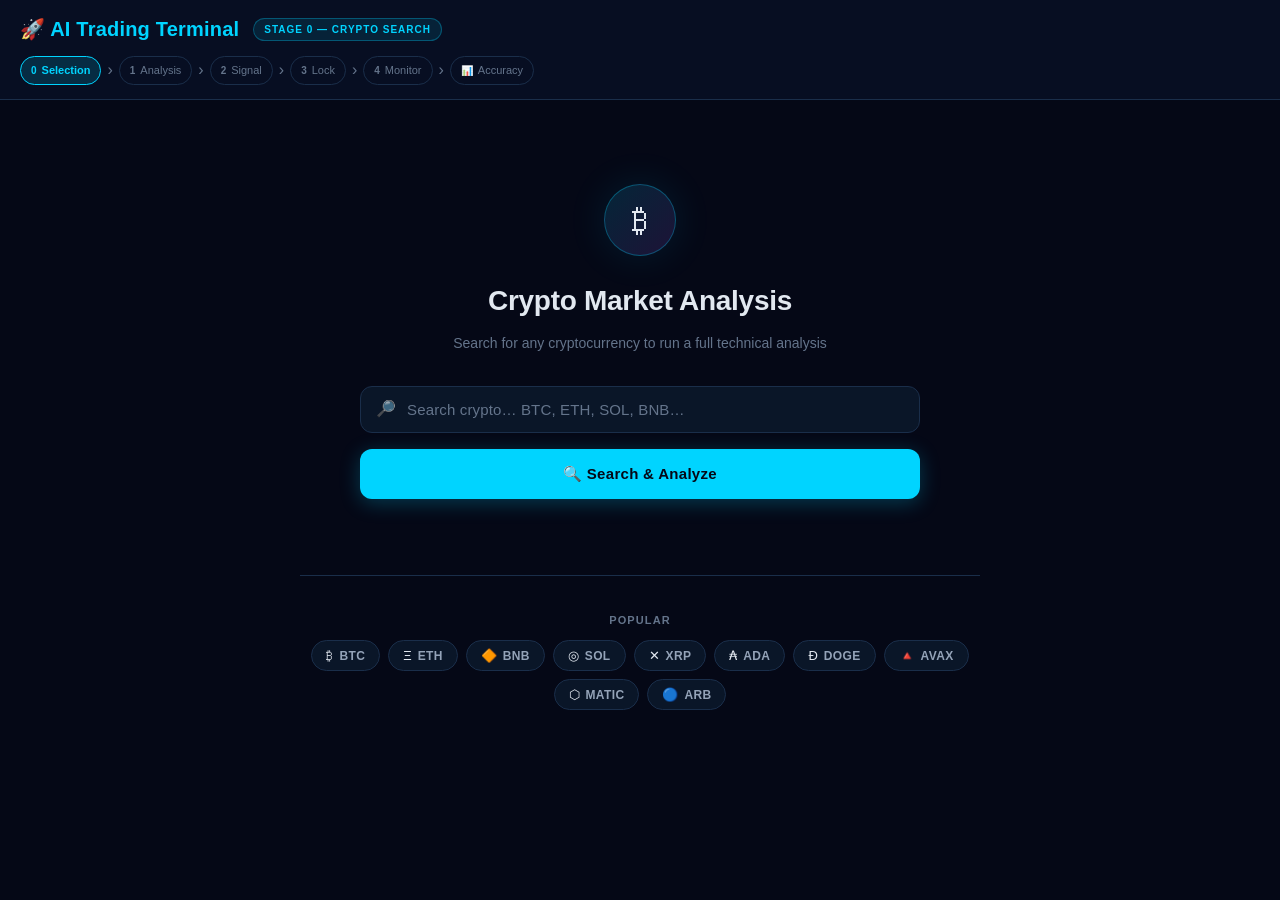
==== commit d4175575: "v3" ====
--- a/dashboard-service/index.html
+++ b/dashboard-service/index.html
@@ -32,7 +32,7 @@
     <div class="pipe-arrow">›</div>
     <div class="pipe-step" id="pipe-2" onclick="goToStage(2)">
       <span class="pipe-num">2</span>
-      <span class="pipe-lbl">Trade Setup</span>
+      <span class="pipe-lbl">Signal</span>
     </div>
     <div class="pipe-arrow">›</div>
     <div class="pipe-step" id="pipe-3" onclick="goToStage(3)">
@@ -42,7 +42,12 @@
     <div class="pipe-arrow">›</div>
     <div class="pipe-step" id="pipe-4" onclick="goToStage(4)">
       <span class="pipe-num">4</span>
-      <span class="pipe-lbl">Protection</span>
+      <span class="pipe-lbl">Monitor</span>
+    </div>
+    <div class="pipe-arrow">›</div>
+    <div class="pipe-step" id="pipe-5" onclick="goToStage(5)">
+      <span class="pipe-num">📊</span>
+      <span class="pipe-lbl">Accuracy</span>
     </div>
   </div>
 </header>
@@ -283,6 +288,7 @@
 
   <!-- Decision banner -->
   <div class="decision-banner" id="s2-decision-banner">
+    <div class="dec-signal-tag" id="s2-signal-tag" style="display:none"></div>
     <div class="dec-action" id="s2-action">—</div>
     <div class="dec-conf" id="s2-conf-pct">—</div>
     <div class="dec-reason" id="s2-reason">—</div>
@@ -421,13 +427,13 @@
 </div>
 
 <!-- ═══════════════════════════════════════════════════════════════════════════
-     STAGE 4 — AI Protection Manager
+     STAGE 4 — Real-time Trade Monitor
 ════════════════════════════════════════════════════════════════════════════ -->
 <div class="stage-panel hidden" id="panel-4">
   <div class="stage-header">
     <div class="stage-badge s4">STAGE 4</div>
-    <div class="stage-title">AI Protection Manager</div>
-    <div class="stage-desc">Protecting capital and maximising profit — monitoring continuously</div>
+    <div class="stage-title">Real-time Trade Monitor</div>
+    <div class="stage-desc">Live P&amp;L tracking — AI protection alerts — top opportunities</div>
     <div class="stage-sym" id="s4-sym-label">—</div>
   </div>
 
@@ -437,54 +443,64 @@
     <div class="protect-reason" id="s4-reason">Waiting for first update…</div>
   </div>
 
+  <!-- ── Live P&L Bar ─────────────────────────────────────────────── -->
+  <div class="pnl-bar-wrap">
+    <div class="pnl-bar-label">Live P&amp;L</div>
+    <div class="pnl-bar-track">
+      <div class="pnl-bar-fill" id="s4-pnl-bar-fill"></div>
+    </div>
+    <div class="pnl-bar-value" id="s4-pnl-bar-value">—</div>
+    <div class="pnl-bar-source" id="s4-pnl-source">● live</div>
+  </div>
+
   <!-- Live metrics -->
-  <div class="grp-lbl">📡 Live Position Monitor</div>
+  <div class="grp-lbl">📡 Live Position</div>
   <div class="analysis-grid g4">
     <div class="a-card hi">
       <div class="a-lbl">Live Price</div>
       <div class="a-val large" id="s4-price">—</div>
-      <div class="a-sub">Current market price</div>
-    </div>
-    <div class="a-card">
-      <div class="a-lbl">Live PnL</div>
+      <div class="a-sub" id="s4-price-source">Kraken WS</div>
+    </div>
+    <div class="a-card">
+      <div class="a-lbl">Live P&amp;L</div>
       <div class="a-val" id="s4-pnl">—</div>
-      <div class="a-sub">% from entry</div>
+      <div class="a-sub" id="s4-pnl-usd">$ change</div>
     </div>
     <div class="a-card">
       <div class="a-lbl">Holding Time</div>
       <div class="a-val" id="s4-hold">—</div>
-      <div class="a-sub">Minutes since lock</div>
-    </div>
-    <div class="a-card">
-      <div class="a-lbl">Higher TF Trend</div>
+      <div class="a-sub">Since lock</div>
+    </div>
+    <div class="a-card">
+      <div class="a-lbl">Higher TF</div>
       <div class="a-val" id="s4-htf">—</div>
       <div class="a-sub">Macro direction</div>
     </div>
   </div>
 
   <!-- Distances -->
-  <div class="grp-lbl">📏 Distances to Levels</div>
-  <div class="analysis-grid g4">
-    <div class="a-card">
-      <div class="a-lbl">To TP1</div>
+  <div class="grp-lbl">📏 Distance to Levels</div>
+  <div class="analysis-grid g4">
+    <div class="a-card">
+      <div class="a-lbl">→ TP1</div>
       <div class="a-val val-up" id="s4-d-tp1">—</div>
     </div>
     <div class="a-card">
-      <div class="a-lbl">To TP2</div>
+      <div class="a-lbl">→ TP2</div>
       <div class="a-val val-up" id="s4-d-tp2">—</div>
     </div>
     <div class="a-card">
-      <div class="a-lbl">To TP3</div>
+      <div class="a-lbl">→ TP3</div>
       <div class="a-val val-up" id="s4-d-tp3">—</div>
     </div>
     <div class="a-card">
-      <div class="a-lbl">To Stop Loss</div>
+      <div class="a-lbl">→ Stop Loss</div>
       <div class="a-val val-down" id="s4-d-sl">—</div>
     </div>
   </div>
 
   <!-- Indicators -->
-  <div class="grp-lbl">⚡ Market Indicators</div>
+  <div class="grp-lbl">⚡ Indicators</div>
   <div class="analysis-grid g4">
     <div class="a-card">
       <div class="a-lbl">RSI</div>
@@ -502,13 +518,13 @@
       <div class="a-sub" id="s4-macd-sub">vs Signal line</div>
     </div>
     <div class="a-card">
-      <div class="a-lbl">ATR (Volatility)</div>
+      <div class="a-lbl">ATR</div>
       <div class="a-val" id="s4-atr">—</div>
-      <div class="a-sub" id="s4-atr-sub">Average True Range</div>
-    </div>
-  </div>
-
-  <!-- Locked position recap (compact) -->
+      <div class="a-sub" id="s4-atr-sub">Volatility</div>
+    </div>
+  </div>
+
+  <!-- Locked position recap -->
   <div class="grp-lbl">🔒 Locked Trade Reference</div>
   <div class="analysis-grid g4">
     <div class="a-card">
@@ -520,13 +536,19 @@
       <div class="a-val val-down" id="s4-ref-sl">—</div>
     </div>
     <div class="a-card">
-      <div class="a-lbl">TP2 Target</div>
+      <div class="a-lbl">TP2</div>
       <div class="a-val val-up" id="s4-ref-tp2">—</div>
     </div>
     <div class="a-card">
-      <div class="a-lbl">TP3 Target</div>
+      <div class="a-lbl">TP3</div>
       <div class="a-val val-up" id="s4-ref-tp3">—</div>
     </div>
+  </div>
+
+  <!-- ── Top Opportunities ───────────────────────────────────────── -->
+  <div class="grp-lbl">🔥 Top Opportunities Right Now</div>
+  <div id="s4-opportunities" class="opp-grid">
+    <div class="opp-loading">Scanning market…</div>
   </div>
 
   <!-- Controls -->
@@ -537,15 +559,110 @@
     <div class="s4-auto-wrap">
       <label class="toggle-label">
         <input type="checkbox" id="s4-auto-toggle" onchange="toggleAutoRefresh()" />
-        Auto-refresh every 60 s
+        Auto-refresh every 60s
       </label>
     </div>
     <button class="btn-close-trade" onclick="closeTrade()">
-      ✅ Close Trade &amp; Return to Stage 0
+      ✅ Close Trade &amp; Return
     </button>
   </div>
 </div>
 
-<script src="app.js"></script>
+<!-- ═══════════════════════════════════════════════════════════════════════════
+     STAGE 5 — Accuracy Dashboard
+════════════════════════════════════════════════════════════════════════════ -->
+<div class="stage-panel hidden" id="panel-5">
+  <div class="stage-header">
+    <div class="stage-badge s5">ACCURACY</div>
+    <div class="stage-title">Prediction Accuracy Dashboard</div>
+    <div class="stage-desc">Track how accurate your AI trading signals are over time</div>
+  </div>
+
+  <!-- Overall stats -->
+  <div class="grp-lbl">📊 Overall Performance</div>
+  <div class="analysis-grid g4">
+    <div class="a-card hi">
+      <div class="a-lbl">Accuracy</div>
+      <div class="a-val large" id="acc-pct">—</div>
+      <div class="a-sub">Win rate</div>
+    </div>
+    <div class="a-card">
+      <div class="a-lbl">Total Trades</div>
+      <div class="a-val" id="acc-total">—</div>
+      <div class="a-sub" id="acc-closed-sub">—</div>
+    </div>
+    <div class="a-card">
+      <div class="a-lbl">Wins</div>
+      <div class="a-val val-up" id="acc-wins">—</div>
+      <div class="a-sub">Target hit</div>
+    </div>
+    <div class="a-card">
+      <div class="a-lbl">Losses</div>
+      <div class="a-val val-down" id="acc-losses">—</div>
+      <div class="a-sub" id="acc-open-sub">—</div>
+    </div>
+  </div>
+
+  <!-- Win/Loss visual bar -->
+  <div class="acc-bar-wrap">
+    <div class="acc-bar-track">
+      <div class="acc-bar-win"  id="acc-bar-win"></div>
+      <div class="acc-bar-loss" id="acc-bar-loss"></div>
+    </div>
+    <div class="acc-bar-labels">
+      <span class="acc-bar-lbl-win"  id="acc-bar-lbl-win">WIN 0</span>
+      <span class="acc-bar-lbl-loss" id="acc-bar-lbl-loss">LOSS 0</span>
+    </div>
+  </div>
+
+  <!-- Mode breakdown -->
+  <div class="grp-lbl">🔀 By Trading Mode</div>
+  <div class="analysis-grid g2" id="acc-mode-grid">
+    <div class="a-card">
+      <div class="a-lbl">INTRADAY</div>
+      <div class="a-val" id="acc-mode-intraday">—</div>
+      <div class="a-sub" id="acc-mode-intraday-sub">—</div>
+    </div>
+    <div class="a-card">
+      <div class="a-lbl">SWING</div>
+      <div class="a-val" id="acc-mode-swing">—</div>
+      <div class="a-sub" id="acc-mode-swing-sub">—</div>
+    </div>
+  </div>
+
+  <!-- Accuracy trend timeline -->
+  <div class="grp-lbl">📈 Accuracy Trend (Last 20 Trades)</div>
+  <div class="acc-trend-wrap" id="acc-trend-wrap">
+    <div class="acc-trend-empty">No resolved trades yet. Track predictions to build history.</div>
+  </div>
+
+  <!-- Recent predictions table -->
+  <div class="grp-lbl">📋 Recent Predictions</div>
+  <div class="acc-table-wrap">
+    <table class="acc-table" id="acc-table">
+      <thead>
+        <tr>
+          <th>Symbol</th>
+          <th>Mode</th>
+          <th>Status</th>
+          <th>Accuracy</th>
+          <th>Resolved</th>
+        </tr>
+      </thead>
+      <tbody id="acc-table-body">
+        <tr><td colspan="5" class="acc-empty">No predictions tracked yet.</td></tr>
+      </tbody>
+    </table>
+  </div>
+
+  <!-- Controls -->
+  <div class="s4-controls">
+    <button class="btn-refresh" onclick="loadAccuracyDashboard()">🔄 Refresh</button>
+    <button class="btn-close-trade" onclick="goToStage(0)">← Back to Search</button>
+  </div>
+</div>
+
+<!-- Versioned URL prevents browsers/nginx from reusing a broken cached app.js. -->
+<script src="app.js?v=20260804-1"></script>
 </body>
 </html>
--- a/dashboard-service/style.css
+++ b/dashboard-service/style.css
@@ -627,3 +627,192 @@
   text-align: center;
 }
 .dd-no-match strong { color: var(--text); }
+
+/* ── Kraken WebSocket live price flash animation ────────────────────────── */
+@keyframes wsPulse {
+    0%   { color: inherit; }
+    20%  { color: #00e5ff; text-shadow: 0 0 8px #00e5ff88; }
+    100% { color: inherit; text-shadow: none; }
+}
+.ws-flash {
+    animation: wsPulse 0.6s ease-out forwards;
+}
+
+/* ═══════════════════════════════════════════════════════════════════════════
+   SELL / STRONG SELL — Signal Tag (Stage 2 banner)
+═══════════════════════════════════════════════════════════════════════════ */
+.dec-signal-tag {
+    display: inline-block;
+    padding: 4px 14px;
+    border-radius: 20px;
+    font-size: 11px;
+    font-weight: 800;
+    letter-spacing: 1.5px;
+    text-transform: uppercase;
+    margin-bottom: 8px;
+}
+.sig-strong-buy  { background: rgba(0,230,118,.18); color: #00e676; border: 1px solid #00e67666; }
+.sig-buy         { background: rgba(0,200,83,.15);  color: #00c853; border: 1px solid #00c85344; }
+.sig-sell        { background: rgba(255,82,82,.15); color: #ff5252; border: 1px solid #ff525244; }
+.sig-strong-sell { background: rgba(213,0,0,.2);    color: #ff1744; border: 1px solid #ff174466;
+                   box-shadow: 0 0 10px rgba(255,23,68,.25); }
+
+/* Stage 5 badge */
+.stage-badge.s5 {
+    background: linear-gradient(135deg, #7c4dff, #651fff);
+    color: #fff;
+}
+
+/* ═══════════════════════════════════════════════════════════════════════════
+   STAGE 4 — Live P&L Bar
+═══════════════════════════════════════════════════════════════════════════ */
+.pnl-bar-wrap {
+    display: flex;
+    align-items: center;
+    gap: 12px;
+    background: var(--card);
+    border: 1px solid var(--border);
+    border-radius: 10px;
+    padding: 12px 18px;
+    margin: 0 0 18px 0;
+}
+.pnl-bar-label {
+    font-size: 11px;
+    font-weight: 700;
+    color: var(--muted);
+    letter-spacing: 1px;
+    text-transform: uppercase;
+    white-space: nowrap;
+    min-width: 56px;
+}
+.pnl-bar-track {
+    flex: 1;
+    height: 8px;
+    background: var(--border);
+    border-radius: 4px;
+    overflow: hidden;
+}
+.pnl-bar-fill {
+    height: 100%;
+    width: 0%;
+    border-radius: 4px;
+    transition: width 0.4s ease, background 0.3s ease;
+    background: var(--green);
+}
+.pnl-bar-value {
+    font-size: 15px;
+    font-weight: 800;
+    min-width: 64px;
+    text-align: right;
+}
+.pnl-bar-source {
+    font-size: 10px;
+    color: var(--muted);
+    white-space: nowrap;
+}
+@keyframes livePulse {
+    0%,100% { opacity: 1; }
+    50%      { opacity: 0.3; }
+}
+.pnl-live-pulse { animation: livePulse 1.4s ease-in-out infinite; color: var(--green); }
+
+/* ═══════════════════════════════════════════════════════════════════════════
+   STAGE 4 — Top Opportunities Grid
+═══════════════════════════════════════════════════════════════════════════ */
+.opp-grid {
+    display: grid;
+    grid-template-columns: repeat(auto-fill, minmax(130px, 1fr));
+    gap: 10px;
+    margin-bottom: 18px;
+}
+.opp-card {
+    background: var(--card);
+    border: 1px solid var(--border);
+    border-radius: 10px;
+    padding: 12px 10px;
+    cursor: pointer;
+    transition: border-color .2s, transform .15s;
+    text-align: center;
+}
+.opp-card:hover { border-color: var(--cyan); transform: translateY(-2px); }
+.opp-sym   { font-size: 13px; font-weight: 800; color: var(--text); margin-bottom: 4px; }
+.opp-sig   { font-size: 11px; font-weight: 700; letter-spacing: .5px; margin-bottom: 4px; }
+.opp-price { font-size: 12px; color: var(--muted); margin-bottom: 2px; }
+.opp-conf  { font-size: 11px; font-weight: 700; }
+.opp-loading { color: var(--muted); font-size: 13px; padding: 16px 0; grid-column: 1/-1; text-align:center; }
+
+/* ═══════════════════════════════════════════════════════════════════════════
+   STAGE 5 — Accuracy Dashboard
+═══════════════════════════════════════════════════════════════════════════ */
+/* 2-col grid for mode breakdown */
+.analysis-grid.g2 { grid-template-columns: 1fr 1fr; }
+
+/* Win/Loss bar */
+.acc-bar-wrap { margin: 0 0 22px 0; }
+.acc-bar-track {
+    display: flex;
+    height: 12px;
+    border-radius: 6px;
+    overflow: hidden;
+    background: var(--border);
+    margin-bottom: 6px;
+}
+.acc-bar-win  { background: var(--green); transition: width .5s ease; }
+.acc-bar-loss { background: var(--red);   transition: width .5s ease; }
+.acc-bar-labels {
+    display: flex;
+    justify-content: space-between;
+    font-size: 11px;
+    font-weight: 700;
+    letter-spacing: .5px;
+}
+.acc-bar-lbl-win  { color: var(--green); }
+.acc-bar-lbl-loss { color: var(--red); }
+
+/* Trend sparkline dots */
+.acc-trend-wrap { margin-bottom: 22px; }
+.acc-trend-empty { color: var(--muted); font-size: 13px; padding: 16px 0; }
+.trend-dots {
+    display: flex;
+    flex-wrap: wrap;
+    gap: 6px;
+    margin-bottom: 10px;
+}
+.trend-dot {
+    width: 14px;
+    height: 14px;
+    border-radius: 50%;
+    flex-shrink: 0;
+    cursor: default;
+}
+.trend-dot.win  { background: var(--green); box-shadow: 0 0 4px rgba(0,230,118,.4); }
+.trend-dot.loss { background: var(--red);   box-shadow: 0 0 4px rgba(255,82,82,.4); }
+.trend-summary  { font-size: 13px; color: var(--muted); }
+.trend-summary span { font-weight: 800; margin-left: 4px; }
+
+/* Accuracy table */
+.acc-table-wrap { overflow-x: auto; margin-bottom: 18px; }
+.acc-table {
+    width: 100%;
+    border-collapse: collapse;
+    font-size: 13px;
+}
+.acc-table th {
+    text-align: left;
+    padding: 8px 12px;
+    color: var(--muted);
+    font-size: 11px;
+    font-weight: 700;
+    letter-spacing: .8px;
+    text-transform: uppercase;
+    border-bottom: 1px solid var(--border);
+}
+.acc-table td {
+    padding: 8px 12px;
+    border-bottom: 1px solid rgba(255,255,255,.04);
+    color: var(--text);
+}
+.acc-table tr:hover td { background: rgba(255,255,255,.03); }
+.acc-win  { color: var(--green); font-weight: 700; }
+.acc-loss { color: var(--red);   font-weight: 700; }
+.acc-empty { color: var(--muted); text-align: center; padding: 20px !important; }
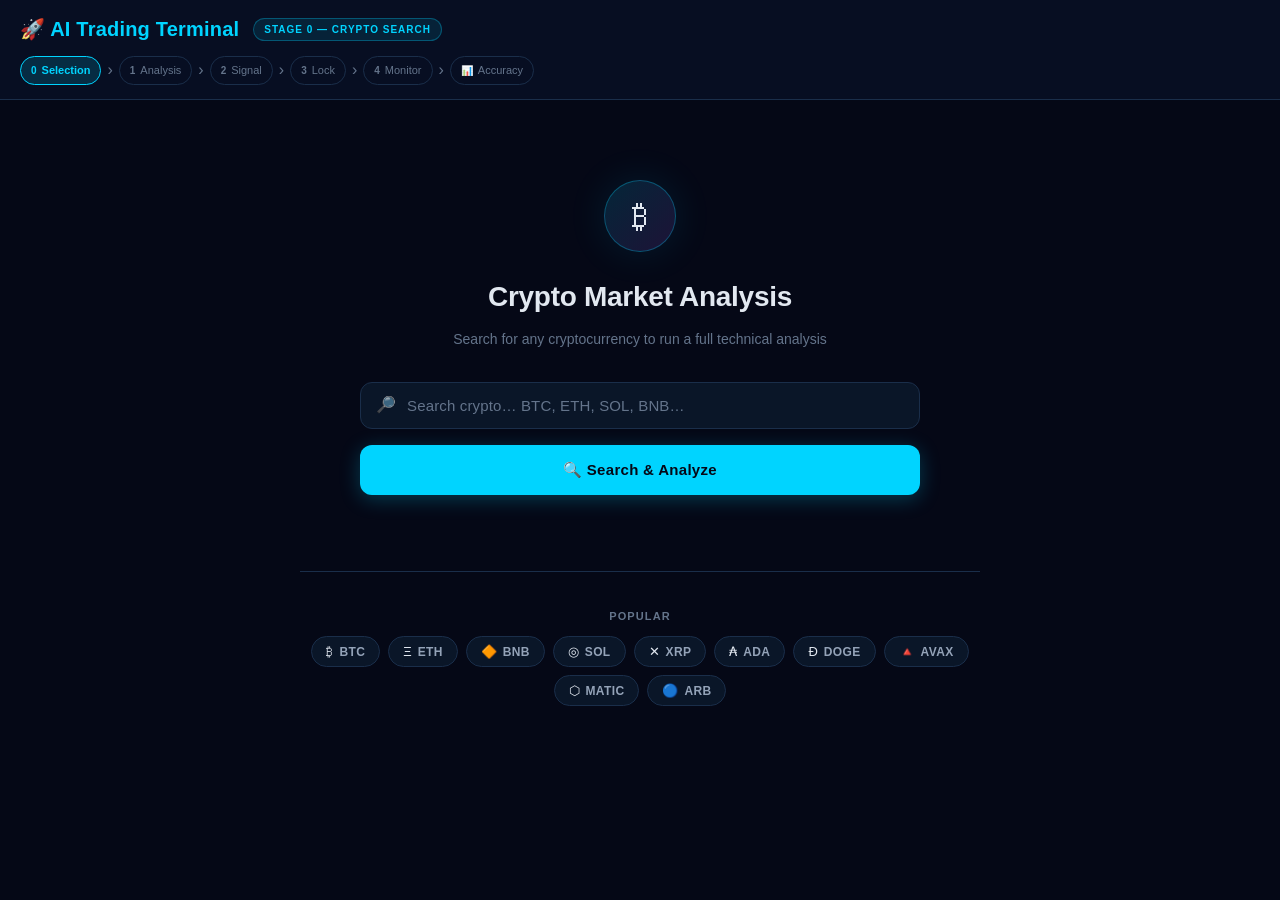
==== commit 748805db: "v10" ====
--- a/dashboard-service/index.html
+++ b/dashboard-service/index.html
@@ -104,18 +104,18 @@
 </div>
 
 <!-- ═══════════════════════════════════════════════════════════════════════════
-     STAGE 1 — Market Analysis Engine
+     STAGE 1 — Advanced Market Intelligence Engine
 ════════════════════════════════════════════════════════════════════════════ -->
 <div class="stage-panel hidden" id="panel-1">
   <div class="stage-header">
     <div class="stage-badge s1">STAGE 1</div>
-    <div class="stage-title">Market Analysis Engine</div>
+    <div class="stage-title">Advanced Market Intelligence</div>
     <div class="stage-desc">Full technical analysis — no trade recommendation yet</div>
     <div class="stage-sym" id="s1-sym-label">—</div>
   </div>
 
-  <!-- Row 0: live price band -->
-  <div class="analysis-grid g3">
+  <!-- Row 0: Live Price -->
+  <div class="analysis-grid g4">
     <div class="a-card hi">
       <div class="a-lbl">Live Price</div>
       <div class="a-val large" id="s1-price">—</div>
@@ -124,144 +124,298 @@
     <div class="a-card">
       <div class="a-lbl">Volume 24h</div>
       <div class="a-val" id="s1-vol">—</div>
-      <div class="a-sub" id="s1-mcap">MCap: —</div>
+      <div class="a-sub" id="s1-mcap">High/Low: —</div>
     </div>
     <div class="a-card">
       <div class="a-lbl">Market Health</div>
       <div class="a-val" id="s1-health">—</div>
-      <div class="a-sub" id="s1-mode-lbl">Mode: —</div>
-    </div>
-  </div>
-
-  <!-- Row 1: Trend -->
-  <div class="grp-lbl">📈 Trend &amp; Market Structure</div>
-  <div class="analysis-grid g4">
-    <div class="a-card">
+      <div class="a-sub" id="s1-health-scores">Bull — Bear —</div>
+    </div>
+    <div class="a-card">
+      <div class="a-lbl">Mode</div>
+      <div class="a-val" id="s1-mode-lbl">—</div>
+      <div class="a-sub" id="s1-status">—</div>
+    </div>
+  </div>
+
+  <!-- PRICE ACTION -->
+  <div class="grp-lbl">🕯️ Price Action</div>
+  <div class="analysis-grid g4">
+    <div class="a-card">
+      <div class="a-lbl">Market Structure</div>
+      <div class="a-val" id="s1-pa-struct">—</div>
+      <div class="a-sub" id="s1-pa-bias">—</div>
+    </div>
+    <div class="a-card">
+      <div class="a-lbl">Swing High / Low</div>
+      <div class="a-val" id="s1-pa-sh">—</div>
+      <div class="a-sub" id="s1-pa-sl">—</div>
+    </div>
+    <div class="a-card">
+      <div class="a-lbl">Break of Structure</div>
+      <div class="a-val" id="s1-bos">—</div>
+      <div class="a-sub" id="s1-choch">—</div>
+    </div>
+    <div class="a-card">
+      <div class="a-lbl">HH/HL — LH/LL</div>
+      <div class="a-val" id="s1-pa-hh">—</div>
+      <div class="a-sub" id="s1-pa-ll">—</div>
+    </div>
+  </div>
+
+  <!-- SMART MONEY CONCEPTS -->
+  <div class="grp-lbl">💰 Smart Money Concepts</div>
+  <div class="analysis-grid g3">
+    <div class="a-card">
+      <div class="a-lbl">Order Blocks</div>
+      <div class="a-val" id="s1-smc-ob">—</div>
+      <div class="a-sub" id="s1-smc-ob-sub">—</div>
+    </div>
+    <div class="a-card">
+      <div class="a-lbl">Fair Value Gap</div>
+      <div class="a-val" id="s1-smc-fvg">—</div>
+      <div class="a-sub" id="s1-smc-fvg-sub">—</div>
+    </div>
+    <div class="a-card">
+      <div class="a-lbl">Liquidity</div>
+      <div class="a-val" id="s1-smc-liq">—</div>
+      <div class="a-sub" id="s1-smc-liq-sub">—</div>
+    </div>
+  </div>
+
+  <!-- TREND ANALYSIS -->
+  <div class="grp-lbl">📈 Trend Analysis</div>
+  <div class="analysis-grid g4">
+    <div class="a-card hi">
       <div class="a-lbl">Trend</div>
-      <div class="a-val" id="s1-trend">—</div>
-      <div class="a-sub">EMA alignment</div>
-    </div>
-    <div class="a-card">
-      <div class="a-lbl">Trend Strength</div>
-      <div class="a-val" id="s1-tstr">—</div>
-      <div class="a-sub" id="s1-tstr-sub">—</div>
-    </div>
-    <div class="a-card">
-      <div class="a-lbl">Market Structure</div>
-      <div class="a-val" id="s1-struct">—</div>
-      <div class="a-sub">HH/HL or LH/LL</div>
-    </div>
-    <div class="a-card">
-      <div class="a-lbl">Structure Break</div>
-      <div class="a-val" id="s1-bos">—</div>
-      <div class="a-sub">BOS / CHoCH</div>
-    </div>
-  </div>
-
-  <!-- Row 2: EMAs -->
-  <div class="grp-lbl">📊 Moving Averages</div>
-  <div class="analysis-grid g4">
+      <div class="a-val large" id="s1-trend">—</div>
+      <div class="a-sub" id="s1-trend-score">Score: —</div>
+    </div>
+    <div class="a-card">
+      <div class="a-lbl">EMA Alignment</div>
+      <div class="a-val" id="s1-ema-align">—</div>
+      <div class="a-sub" id="s1-ema-align-sub">—</div>
+    </div>
+    <div class="a-card">
+      <div class="a-lbl">Supertrend</div>
+      <div class="a-val" id="s1-supertrend">—</div>
+      <div class="a-sub" id="s1-supertrend-val">—</div>
+    </div>
+    <div class="a-card">
+      <div class="a-lbl">ADX / DI</div>
+      <div class="a-val" id="s1-adx">—</div>
+      <div class="a-sub" id="s1-di">+DI — / -DI —</div>
+    </div>
+  </div>
+
+  <!-- EMAs -->
+  <div class="analysis-grid g5">
+    <div class="a-card">
+      <div class="a-lbl">EMA 9</div>
+      <div class="a-val" id="s1-ema9">—</div>
+      <div class="a-sub" id="s1-ema9-sub">—</div>
+    </div>
+    <div class="a-card">
+      <div class="a-lbl">EMA 21</div>
+      <div class="a-val" id="s1-ema21">—</div>
+      <div class="a-sub" id="s1-ema21-sub">—</div>
+    </div>
     <div class="a-card">
       <div class="a-lbl">EMA 20</div>
       <div class="a-val" id="s1-ema20">—</div>
-      <div class="a-sub" id="s1-ema20-sub">Short-term trend</div>
+      <div class="a-sub" id="s1-ema20-sub">—</div>
     </div>
     <div class="a-card">
       <div class="a-lbl">EMA 50</div>
       <div class="a-val" id="s1-ema50">—</div>
-      <div class="a-sub" id="s1-ema50-sub">Mid-term trend</div>
+      <div class="a-sub" id="s1-ema50-sub">—</div>
     </div>
     <div class="a-card">
       <div class="a-lbl">EMA 200</div>
       <div class="a-val" id="s1-ema200">—</div>
-      <div class="a-sub" id="s1-ema200-sub">Long-term trend</div>
-    </div>
-    <div class="a-card">
-      <div class="a-lbl">EMA Alignment</div>
-      <div class="a-val" id="s1-ema-align">—</div>
-      <div class="a-sub">20 / 50 / 200 stack</div>
-    </div>
-  </div>
-
-  <!-- Row 3: Momentum -->
-  <div class="grp-lbl">⚡ Momentum Indicators</div>
-  <div class="analysis-grid g4">
-    <div class="a-card">
-      <div class="a-lbl">RSI</div>
+      <div class="a-sub" id="s1-ema200-sub">—</div>
+    </div>
+  </div>
+
+  <!-- MOMENTUM -->
+  <div class="grp-lbl">⚡ Momentum</div>
+  <div class="analysis-grid g4">
+    <div class="a-card">
+      <div class="a-lbl">RSI (14)</div>
       <div class="a-val" id="s1-rsi">—</div>
       <div class="a-sub" id="s1-rsi-zone">—</div>
     </div>
     <div class="a-card">
       <div class="a-lbl">MACD</div>
       <div class="a-val" id="s1-macd">—</div>
-      <div class="a-sub" id="s1-macd-sub">Signal line cross</div>
-    </div>
-    <div class="a-card">
-      <div class="a-lbl">Bollinger Bands</div>
-      <div class="a-val" id="s1-bb">—</div>
-      <div class="a-sub" id="s1-bb-sub">Band position</div>
-    </div>
-    <div class="a-card">
-      <div class="a-lbl">Multi-TF Confirm</div>
-      <div class="a-val" id="s1-mtf">—</div>
-      <div class="a-sub" id="s1-mtf-sub">Timeframe alignment</div>
-    </div>
-  </div>
-
-  <!-- Row 4: Volatility -->
-  <div class="grp-lbl">🌊 Volatility &amp; Range</div>
+      <div class="a-sub" id="s1-macd-cross">—</div>
+    </div>
+    <div class="a-card">
+      <div class="a-lbl">Stochastic RSI</div>
+      <div class="a-val" id="s1-srsi">—</div>
+      <div class="a-sub" id="s1-srsi-zone">—</div>
+    </div>
+    <div class="a-card">
+      <div class="a-lbl">CCI</div>
+      <div class="a-val" id="s1-cci">—</div>
+      <div class="a-sub" id="s1-cci-signal">—</div>
+    </div>
+  </div>
+  <div class="analysis-grid g1">
+    <div class="a-card hi">
+      <div class="a-lbl">Momentum Score</div>
+      <div class="a-val" id="s1-mom-score">—</div>
+      <div class="a-sub" id="s1-mom-label">—</div>
+    </div>
+  </div>
+
+  <!-- VOLATILITY -->
+  <div class="grp-lbl">🌊 Volatility</div>
   <div class="analysis-grid g4">
     <div class="a-card">
       <div class="a-lbl">ATR</div>
       <div class="a-val" id="s1-atr">—</div>
-      <div class="a-sub">Average True Range</div>
-    </div>
-    <div class="a-card">
-      <div class="a-lbl">Volatility</div>
-      <div class="a-val" id="s1-vol2">—</div>
-      <div class="a-sub" id="s1-vol2-sub">ATR-relative</div>
-    </div>
-    <div class="a-card">
-      <div class="a-lbl">Support</div>
+      <div class="a-sub" id="s1-atr-state">—</div>
+    </div>
+    <div class="a-card">
+      <div class="a-lbl">Volatility Regime</div>
+      <div class="a-val" id="s1-vol-regime">—</div>
+      <div class="a-sub" id="s1-hist-vol">HV: —</div>
+    </div>
+    <div class="a-card">
+      <div class="a-lbl">Bollinger Bands</div>
+      <div class="a-val" id="s1-bb-pos">—</div>
+      <div class="a-sub" id="s1-bb-squeeze">—</div>
+    </div>
+    <div class="a-card">
+      <div class="a-lbl">Keltner Channel</div>
+      <div class="a-val" id="s1-kc">—</div>
+      <div class="a-sub" id="s1-kc-sub">—</div>
+    </div>
+  </div>
+
+  <!-- VOLUME -->
+  <div class="grp-lbl">📊 Volume Analysis</div>
+  <div class="analysis-grid g4">
+    <div class="a-card">
+      <div class="a-lbl">RVOL</div>
+      <div class="a-val" id="s1-rvol">—</div>
+      <div class="a-sub" id="s1-vol-trend">—</div>
+    </div>
+    <div class="a-card">
+      <div class="a-lbl">Buy Pressure</div>
+      <div class="a-val val-up" id="s1-buy-press">—</div>
+      <div class="a-sub" id="s1-sell-press">Sell: —</div>
+    </div>
+    <div class="a-card">
+      <div class="a-lbl">VWAP</div>
+      <div class="a-val" id="s1-vwap">—</div>
+      <div class="a-sub" id="s1-vwap-sub">—</div>
+    </div>
+    <div class="a-card">
+      <div class="a-lbl">Volume Spike</div>
+      <div class="a-val" id="s1-vol-spike">—</div>
+      <div class="a-sub">vs 20-bar avg</div>
+    </div>
+  </div>
+
+  <!-- MULTI TIMEFRAME -->
+  <div class="grp-lbl">🕐 Multi Timeframe</div>
+  <div class="analysis-grid g5">
+    <div class="a-card">
+      <div class="a-lbl">5m</div>
+      <div class="a-val" id="s1-mtf-5m">—</div>
+    </div>
+    <div class="a-card">
+      <div class="a-lbl">15m</div>
+      <div class="a-val" id="s1-mtf-15m">—</div>
+    </div>
+    <div class="a-card">
+      <div class="a-lbl">1h</div>
+      <div class="a-val" id="s1-mtf-1h">—</div>
+    </div>
+    <div class="a-card">
+      <div class="a-lbl">4h</div>
+      <div class="a-val" id="s1-mtf-4h">—</div>
+    </div>
+    <div class="a-card">
+      <div class="a-lbl">1D</div>
+      <div class="a-val" id="s1-mtf-1d">—</div>
+    </div>
+  </div>
+  <div class="analysis-grid g2">
+    <div class="a-card hi">
+      <div class="a-lbl">MTF Overall Bias</div>
+      <div class="a-val" id="s1-mtf-bias">—</div>
+      <div class="a-sub" id="s1-mtf-align">Alignment: —</div>
+    </div>
+    <div class="a-card">
+      <div class="a-lbl">Support / Resistance</div>
       <div class="a-val val-up" id="s1-support">—</div>
-      <div class="a-sub">Key demand zone</div>
-    </div>
-    <div class="a-card">
-      <div class="a-lbl">Resistance</div>
-      <div class="a-val val-down" id="s1-resist">—</div>
-      <div class="a-sub">Key supply zone</div>
-    </div>
-  </div>
-
-  <!-- Row 5: Sentiment -->
-  <div class="grp-lbl">💧 Liquidity &amp; Sentiment</div>
-  <div class="analysis-grid g4">
-    <div class="a-card">
-      <div class="a-lbl">Liquidity</div>
-      <div class="a-val" id="s1-liq">—</div>
-      <div class="a-sub" id="s1-liq-sub">Volume vs avg</div>
-    </div>
-    <div class="a-card">
-      <div class="a-lbl">Fear &amp; Greed</div>
-      <div class="a-val" id="s1-fg">—</div>
-      <div class="a-sub" id="s1-fg-sub">Market sentiment</div>
-    </div>
-    <div class="a-card">
+      <div class="a-sub val-down" id="s1-resist">—</div>
+    </div>
+  </div>
+
+  <!-- AI CONFIDENCE -->
+  <div class="grp-lbl">🤖 AI Confidence</div>
+  <div class="analysis-grid g3">
+    <div class="a-card hi">
+      <div class="a-lbl">Confidence</div>
+      <div class="a-val large" id="s1-conf">—</div>
+      <div class="a-sub" id="s1-conf-grade">Grade: —</div>
+    </div>
+    <div class="a-card" style="grid-column: span 2">
+      <div class="a-lbl">Why this confidence?</div>
+      <div class="a-val" id="s1-conf-explain" style="font-size:0.85rem;line-height:1.5">—</div>
+    </div>
+  </div>
+
+  <!-- RISK ANALYSIS -->
+  <div class="grp-lbl">⚠️ Risk Analysis</div>
+  <div class="analysis-grid g4">
+    <div class="a-card hi">
       <div class="a-lbl">Risk Score</div>
-      <div class="a-val" id="s1-risk">—</div>
-      <div class="a-sub" id="s1-risk-sub">0 = low  100 = high</div>
-    </div>
-    <div class="a-card">
-      <div class="a-lbl">Confidence Score</div>
-      <div class="a-val" id="s1-conf">—</div>
-      <div class="a-sub" id="s1-conf-sub">Signal confidence</div>
-    </div>
-  </div>
-
-  <!-- Analysis Summary -->
+      <div class="a-val large" id="s1-risk">—</div>
+      <div class="a-sub" id="s1-risk-cat">—</div>
+    </div>
+    <div class="a-card">
+      <div class="a-lbl">Position Size</div>
+      <div class="a-val" id="s1-pos-size">—</div>
+      <div class="a-sub">% of capital</div>
+    </div>
+    <div class="a-card">
+      <div class="a-lbl">Max Risk %</div>
+      <div class="a-val" id="s1-max-risk">—</div>
+      <div class="a-sub">per trade</div>
+    </div>
+    <div class="a-card">
+      <div class="a-lbl">Leverage</div>
+      <div class="a-val" id="s1-leverage">—</div>
+      <div class="a-sub">suggested</div>
+    </div>
+  </div>
+
+  <!-- AI SUMMARY -->
   <div class="summary-box">
-    <div class="summary-title">📋 Analysis Summary</div>
-    <div class="summary-grid" id="s1-summary-grid"></div>
+    <div class="summary-title">🧠 AI Summary</div>
+    <div class="analysis-grid g3" style="margin-bottom:1rem">
+      <div class="a-card hi">
+        <div class="a-lbl">Market Bias</div>
+        <div class="a-val large" id="s1-bias">—</div>
+        <div class="a-sub" id="s1-strength">Strength: —</div>
+      </div>
+      <div class="a-card hi">
+        <div class="a-lbl">Probability</div>
+        <div class="a-val large" id="s1-prob">—</div>
+        <div class="a-sub">estimated</div>
+      </div>
+      <div class="a-card hi">
+        <div class="a-lbl">Recommendation</div>
+        <div class="a-val" id="s1-rec-status" style="font-size:0.9rem">—</div>
+        <div class="a-sub">Stage 2 readiness</div>
+      </div>
+    </div>
+    <div id="s1-highlights" style="margin-top:0.5rem;font-size:0.85rem;color:#94a3b8;line-height:1.8"></div>
     <div class="summary-note">
       ⚠️ Stage 1 outputs analysis only — no trade recommendation is made at this stage.
     </div>
--- a/dashboard-service/style.css
+++ b/dashboard-service/style.css
@@ -94,7 +94,7 @@
 
 /* ── Stage Panel ───────────────────────────────────────────────────────── */
 .stage-panel {
-  max-width:1400px; margin:0 auto; padding:24px 20px 60px;
+  max-width:1560px; margin:0 auto; padding:20px 18px 48px;
 }
 .stage-panel.hidden { display:none; }
 
@@ -120,26 +120,29 @@
 .stage-sym   { margin-left:auto; font-size:15px; font-weight:700; }
 
 /* ── Analysis grids ────────────────────────────────────────────────────── */
-.analysis-grid        { display:grid; gap:12px; margin-bottom:4px; }
+.analysis-grid        { display:grid; gap:10px; margin-bottom:4px; }
+.g1                   { grid-template-columns:1fr; }
+.g2                   { grid-template-columns:repeat(2,1fr); }
 .g3                   { grid-template-columns:repeat(3,1fr); }
 .g4                   { grid-template-columns:repeat(4,1fr); }
+.g5                   { grid-template-columns:repeat(5,1fr); }
 .grp-lbl {
   font-size:12px; font-weight:700; color:var(--dim);
   letter-spacing:.06em; text-transform:uppercase;
-  margin:20px 0 10px; padding-left:2px;
+  margin:16px 0 8px; padding-left:2px;
 }
 
 /* ── Analysis card ─────────────────────────────────────────────────────── */
 .a-card {
   background:var(--bg-card); border:1px solid var(--border);
-  border-radius:var(--r); padding:16px;
+  border-radius:var(--r); padding:14px;
   transition:border-color .25s,box-shadow .25s;
 }
 .a-card:hover { border-color:rgba(0,212,255,.3); box-shadow:0 0 16px rgba(0,212,255,.06); }
 .a-card.hi    { border-color:rgba(0,212,255,.35); background:linear-gradient(135deg,#0a1a30,#0f2040); }
 
 .a-lbl  { font-size:11px; font-weight:600; color:var(--muted); text-transform:uppercase; letter-spacing:.07em; margin-bottom:8px; }
-.a-val  { font-size:22px; font-weight:700; color:var(--text); line-height:1.2; margin-bottom:5px; word-break:break-word; }
+.a-val  { font-size:20px; font-weight:700; color:var(--text); line-height:1.2; margin-bottom:5px; word-break:break-word; }
 .a-val.large { font-size:28px; }
 .a-sub  { font-size:11px; color:var(--muted); }
 
@@ -504,7 +507,15 @@
 /* ── Responsive ────────────────────────────────────────────────────────── */
 @media (max-width:900px) {
   .g4 { grid-template-columns:repeat(2,1fr); }
+  .g5 { grid-template-columns:repeat(3,1fr); }
   .g3 { grid-template-columns:repeat(2,1fr); }
+  .g2 { grid-template-columns:repeat(2,1fr); }
+}
+
+/* Five EMA cards should stay together on desktop instead of leaving a
+   large empty fourth-card row. */
+@media (min-width:901px) {
+  .analysis-grid.g5 { grid-template-columns:repeat(5,minmax(0,1fr)); }
 }
 
 @media (max-width:600px) {
